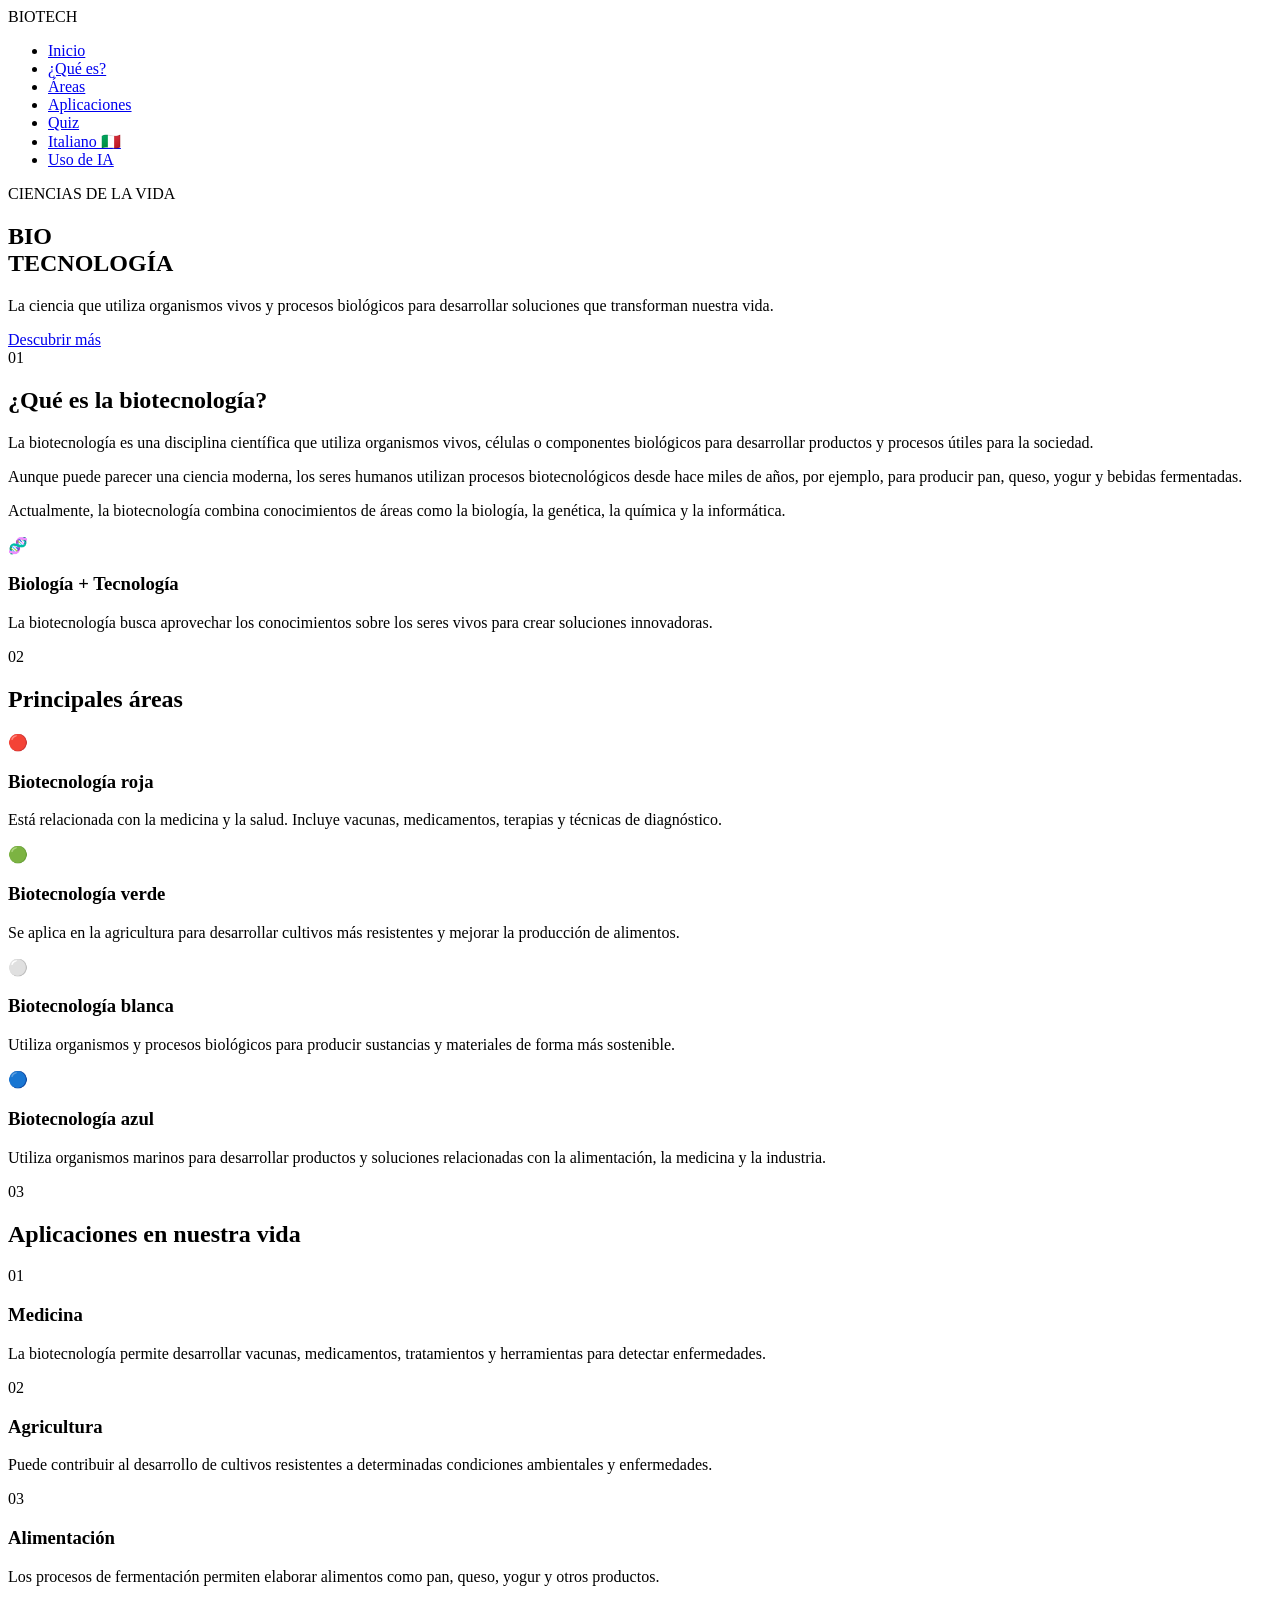
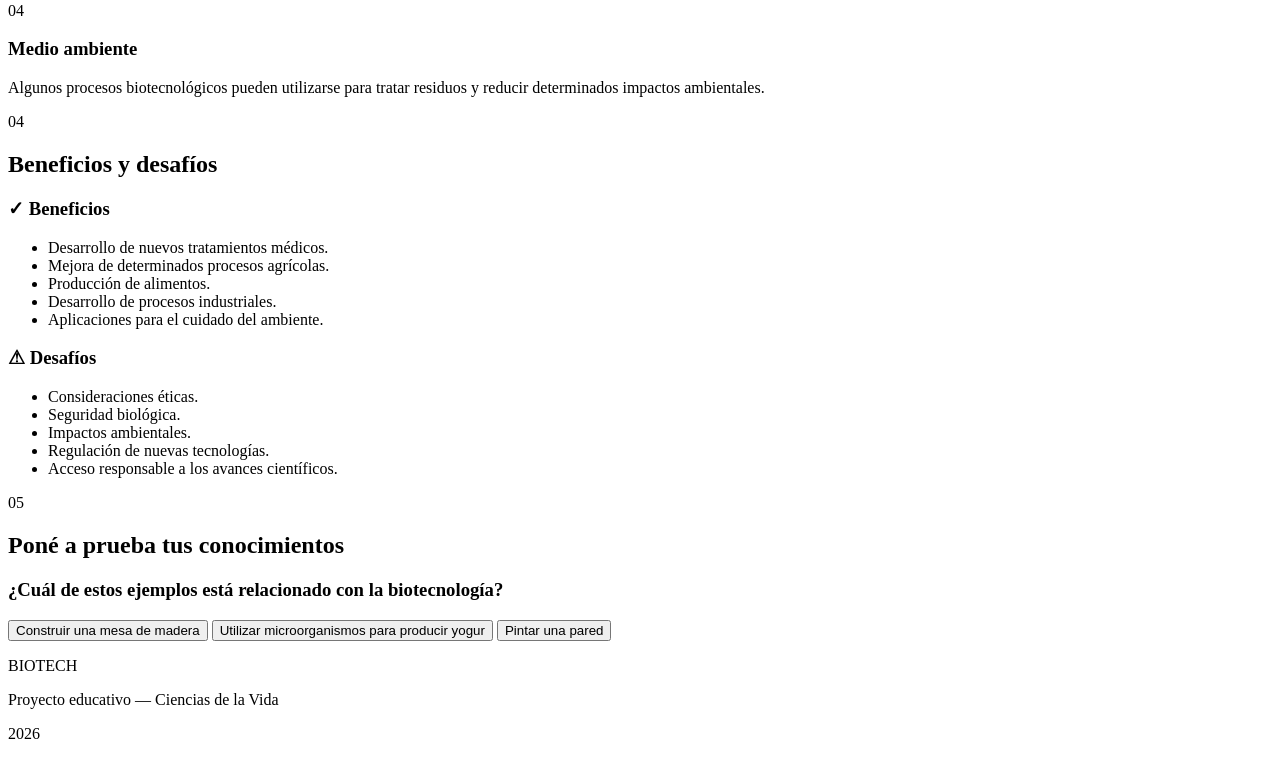
==== index.html @ b195f130 "Add files via upload" ====
<!DOCTYPE html>
<html lang="es">

<head>
    <meta charset="UTF-8">
    <meta name="viewport" content="width=device-width, initial-scale=1.0">

    <title>Biotecnología | Ciencia que transforma</title>

    <link rel="stylesheet" href="css-nuevo/estilos.css">
</head>
<body>

    <!-- =========================
         MENÚ DE NAVEGACIÓN
    ========================== -->

    <header>

        <nav class="navbar">

            <div class="logo">
                BIO<span>TECH</span>
            </div>

            <ul class="menu">

                <li>
                    <a href="index.html">Inicio</a>
                </li>

                <li>
                    <a href="#que-es">¿Qué es?</a>
                </li>

                <li>
                    <a href="#areas">Áreas</a>
                </li>

                <li>
                    <a href="#aplicaciones">Aplicaciones</a>
                </li>

                <li>
                    <a href="#quiz">Quiz</a>
                </li>

                <li>
                    <a href="italiano.html">Italiano 🇮🇹</a>
                </li>

                <li>
                    <a href="declaracion.html">Uso de IA</a>
                </li>

            </ul>

        </nav>

    </header>


    <!-- =========================
         PORTADA
    ========================== -->

    <section class="hero">

        <div class="hero-contenido">

            <p class="etiqueta">
                CIENCIAS DE LA VIDA
            </p>

            <h1>
                BIO<br>
                TECNOLOGÍA
            </h1>

            <p class="subtitulo">
                La ciencia que utiliza organismos vivos y
                procesos biológicos para desarrollar soluciones
                que transforman nuestra vida.
            </p>

            <a href="#que-es" class="boton">
                Descubrir más
            </a>

        </div>

    </section>


    <!-- =========================
         ¿QUÉ ES?
    ========================== -->

    <section id="que-es" class="seccion">

        <div class="titulo-seccion">

            <span>01</span>

            <h2>
                ¿Qué es la biotecnología?
            </h2>

        </div>


        <div class="contenido-dos-columnas">

            <div>

                <p>
                    La biotecnología es una disciplina científica
                    que utiliza organismos vivos, células o componentes
                    biológicos para desarrollar productos y procesos
                    útiles para la sociedad.
                </p>

                <p>
                    Aunque puede parecer una ciencia moderna,
                    los seres humanos utilizan procesos biotecnológicos
                    desde hace miles de años, por ejemplo, para producir
                    pan, queso, yogur y bebidas fermentadas.
                </p>

                <p>
                    Actualmente, la biotecnología combina conocimientos
                    de áreas como la biología, la genética, la química
                    y la informática.
                </p>

            </div>


            <div class="tarjeta-destacada">

                <div class="icono-grande">
                    🧬
                </div>

                <h3>
                    Biología + Tecnología
                </h3>

                <p>
                    La biotecnología busca aprovechar los conocimientos
                    sobre los seres vivos para crear soluciones
                    innovadoras.
                </p>

            </div>

        </div>

    </section>


    <!-- =========================
         ÁREAS
    ========================== -->

    <section id="areas" class="seccion seccion-oscura">

        <div class="titulo-seccion">

            <span>02</span>

            <h2>
                Principales áreas
            </h2>

        </div>


        <div class="tarjetas">

            <article class="tarjeta">

                <div class="icono">
                    🔴
                </div>

                <h3>
                    Biotecnología roja
                </h3>

                <p>
                    Está relacionada con la medicina y la salud.
                    Incluye vacunas, medicamentos, terapias y
                    técnicas de diagnóstico.
                </p>

            </article>


            <article class="tarjeta">

                <div class="icono">
                    🟢
                </div>

                <h3>
                    Biotecnología verde
                </h3>

                <p>
                    Se aplica en la agricultura para desarrollar
                    cultivos más resistentes y mejorar la producción
                    de alimentos.
                </p>

            </article>


            <article class="tarjeta">

                <div class="icono">
                    ⚪
                </div>

                <h3>
                    Biotecnología blanca
                </h3>

                <p>
                    Utiliza organismos y procesos biológicos
                    para producir sustancias y materiales
                    de forma más sostenible.
                </p>

            </article>


            <article class="tarjeta">

                <div class="icono">
                    🔵
                </div>

                <h3>
                    Biotecnología azul
                </h3>

                <p>
                    Utiliza organismos marinos para desarrollar
                    productos y soluciones relacionadas con
                    la alimentación, la medicina y la industria.
                </p>

            </article>

        </div>

    </section>


    <!-- =========================
         APLICACIONES
    ========================== -->

    <section id="aplicaciones" class="seccion">

        <div class="titulo-seccion">

            <span>03</span>

            <h2>
                Aplicaciones en nuestra vida
            </h2>

        </div>


        <div class="aplicaciones">

            <div class="aplicacion">

                <span>01</span>

                <div>

                    <h3>
                        Medicina
                    </h3>

                    <p>
                        La biotecnología permite desarrollar vacunas,
                        medicamentos, tratamientos y herramientas para
                        detectar enfermedades.
                    </p>

                </div>

            </div>


            <div class="aplicacion">

                <span>02</span>

                <div>

                    <h3>
                        Agricultura
                    </h3>

                    <p>
                        Puede contribuir al desarrollo de cultivos
                        resistentes a determinadas condiciones
                        ambientales y enfermedades.
                    </p>

                </div>

            </div>


            <div class="aplicacion">

                <span>03</span>

                <div>

                    <h3>
                        Alimentación
                    </h3>

                    <p>
                        Los procesos de fermentación permiten elaborar
                        alimentos como pan, queso, yogur y otros productos.
                    </p>

                </div>

            </div>


            <div class="aplicacion">

                <span>04</span>

                <div>

                    <h3>
                        Medio ambiente
                    </h3>

                    <p>
                        Algunos procesos biotecnológicos pueden utilizarse
                        para tratar residuos y reducir determinados impactos
                        ambientales.
                    </p>

                </div>

            </div>

        </div>

    </section>


    <!-- =========================
         VENTAJAS Y DESAFÍOS
    ========================== -->

    <section class="seccion">

        <div class="titulo-seccion">

            <span>04</span>

            <h2>
                Beneficios y desafíos
            </h2>

        </div>


        <div class="comparacion">

            <div class="ventaja">

                <h3>
                    ✓ Beneficios
                </h3>

                <ul>

                    <li>
                        Desarrollo de nuevos tratamientos médicos.
                    </li>

                    <li>
                        Mejora de determinados procesos agrícolas.
                    </li>

                    <li>
                        Producción de alimentos.
                    </li>

                    <li>
                        Desarrollo de procesos industriales.
                    </li>

                    <li>
                        Aplicaciones para el cuidado del ambiente.
                    </li>

                </ul>

            </div>


            <div class="desafio">

                <h3>
                    ⚠ Desafíos
                </h3>

                <ul>

                    <li>
                        Consideraciones éticas.
                    </li>

                    <li>
                        Seguridad biológica.
                    </li>

                    <li>
                        Impactos ambientales.
                    </li>

                    <li>
                        Regulación de nuevas tecnologías.
                    </li>

                    <li>
                        Acceso responsable a los avances científicos.
                    </li>

                </ul>

            </div>

        </div>

    </section>


    <!-- =========================
         QUIZ
    ========================== -->

    <section id="quiz" class="seccion quiz">

        <div class="titulo-seccion">

            <span>05</span>

            <h2>
                Poné a prueba tus conocimientos
            </h2>

        </div>


        <div class="quiz-caja">

            <h3>
                ¿Cuál de estos ejemplos está relacionado
                con la biotecnología?
            </h3>


            <button onclick="respuesta(false)">
                Construir una mesa de madera
            </button>


            <button onclick="respuesta(true)">
                Utilizar microorganismos para producir yogur
            </button>


            <button onclick="respuesta(false)">
                Pintar una pared
            </button>


            <p id="resultado"></p>

        </div>

    </section>


    <!-- =========================
         FOOTER
    ========================== -->

    <footer>

        <div class="logo">
            BIO<span>TECH</span>
        </div>

        <p>
            Proyecto educativo — Ciencias de la Vida
        </p>

        <p>
            2026
        </p>

    </footer>


    <script src="js/script.js"></script>

</body>

</html>
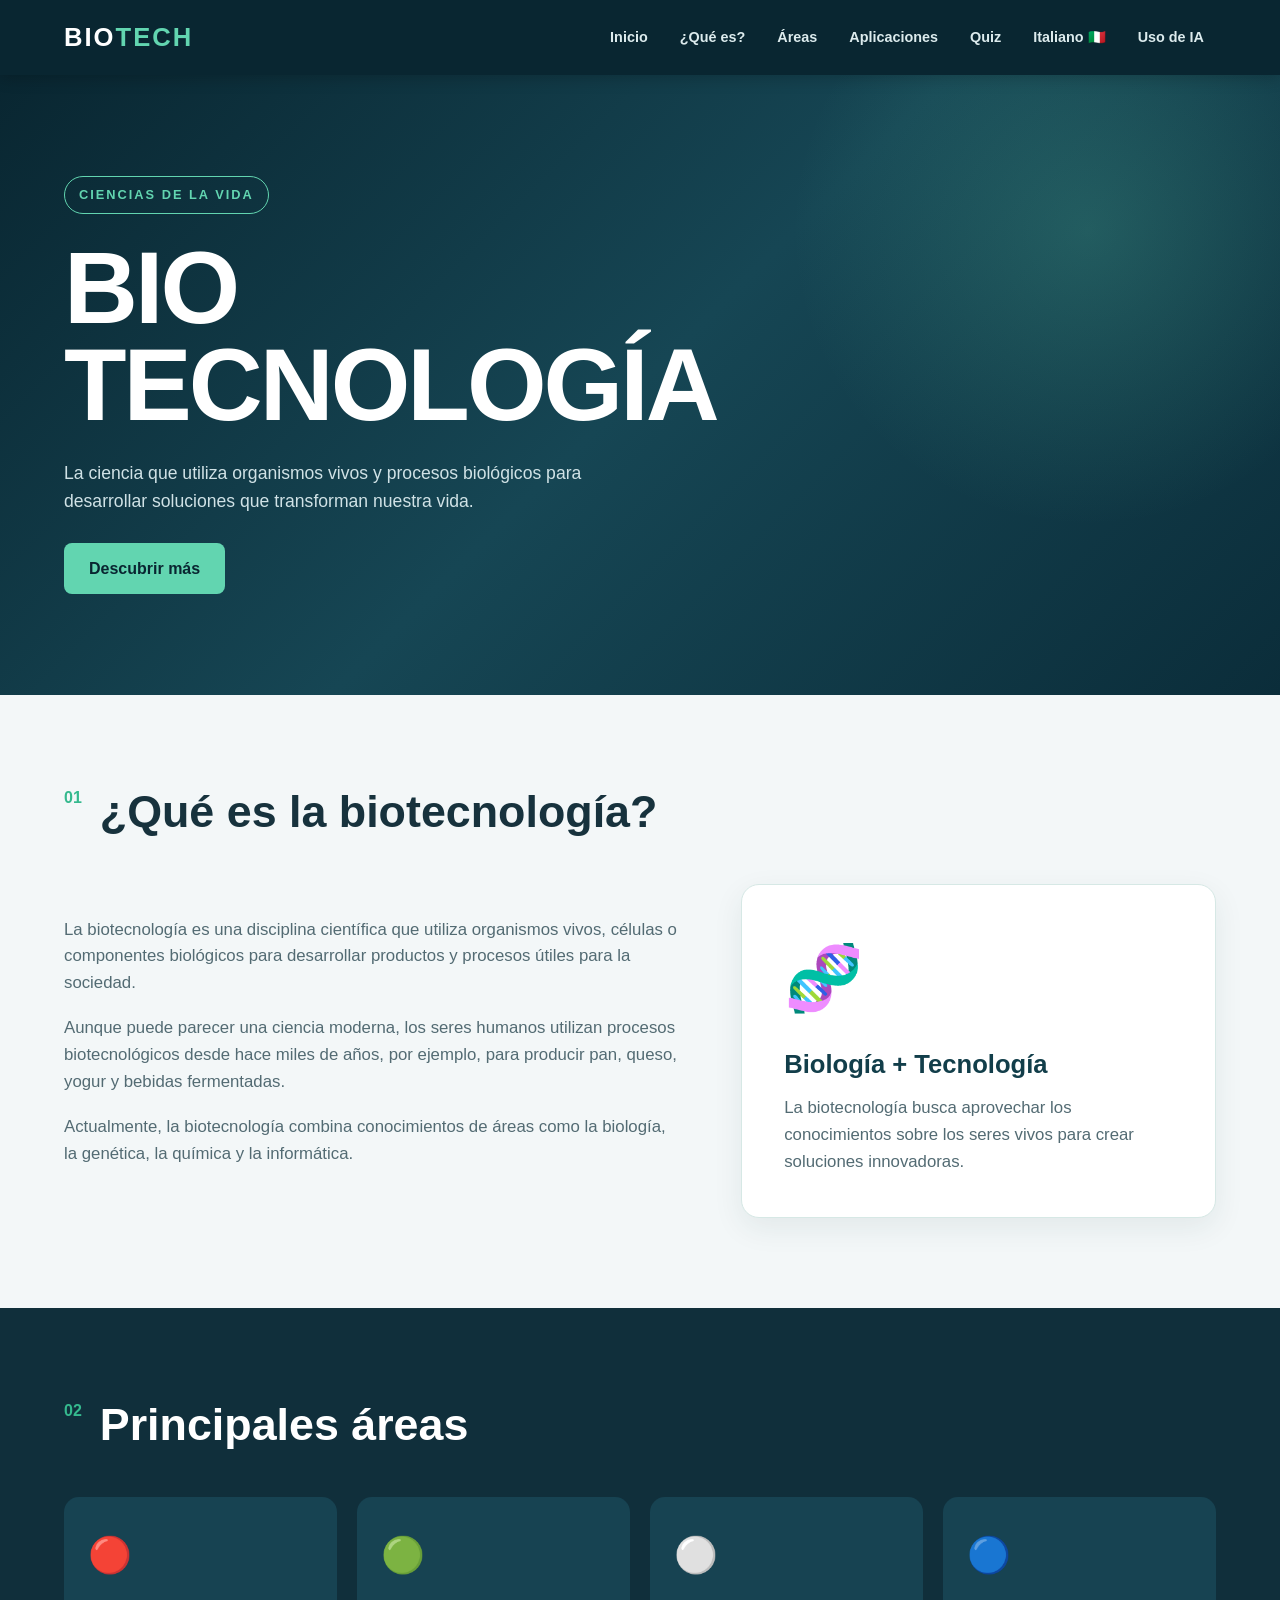
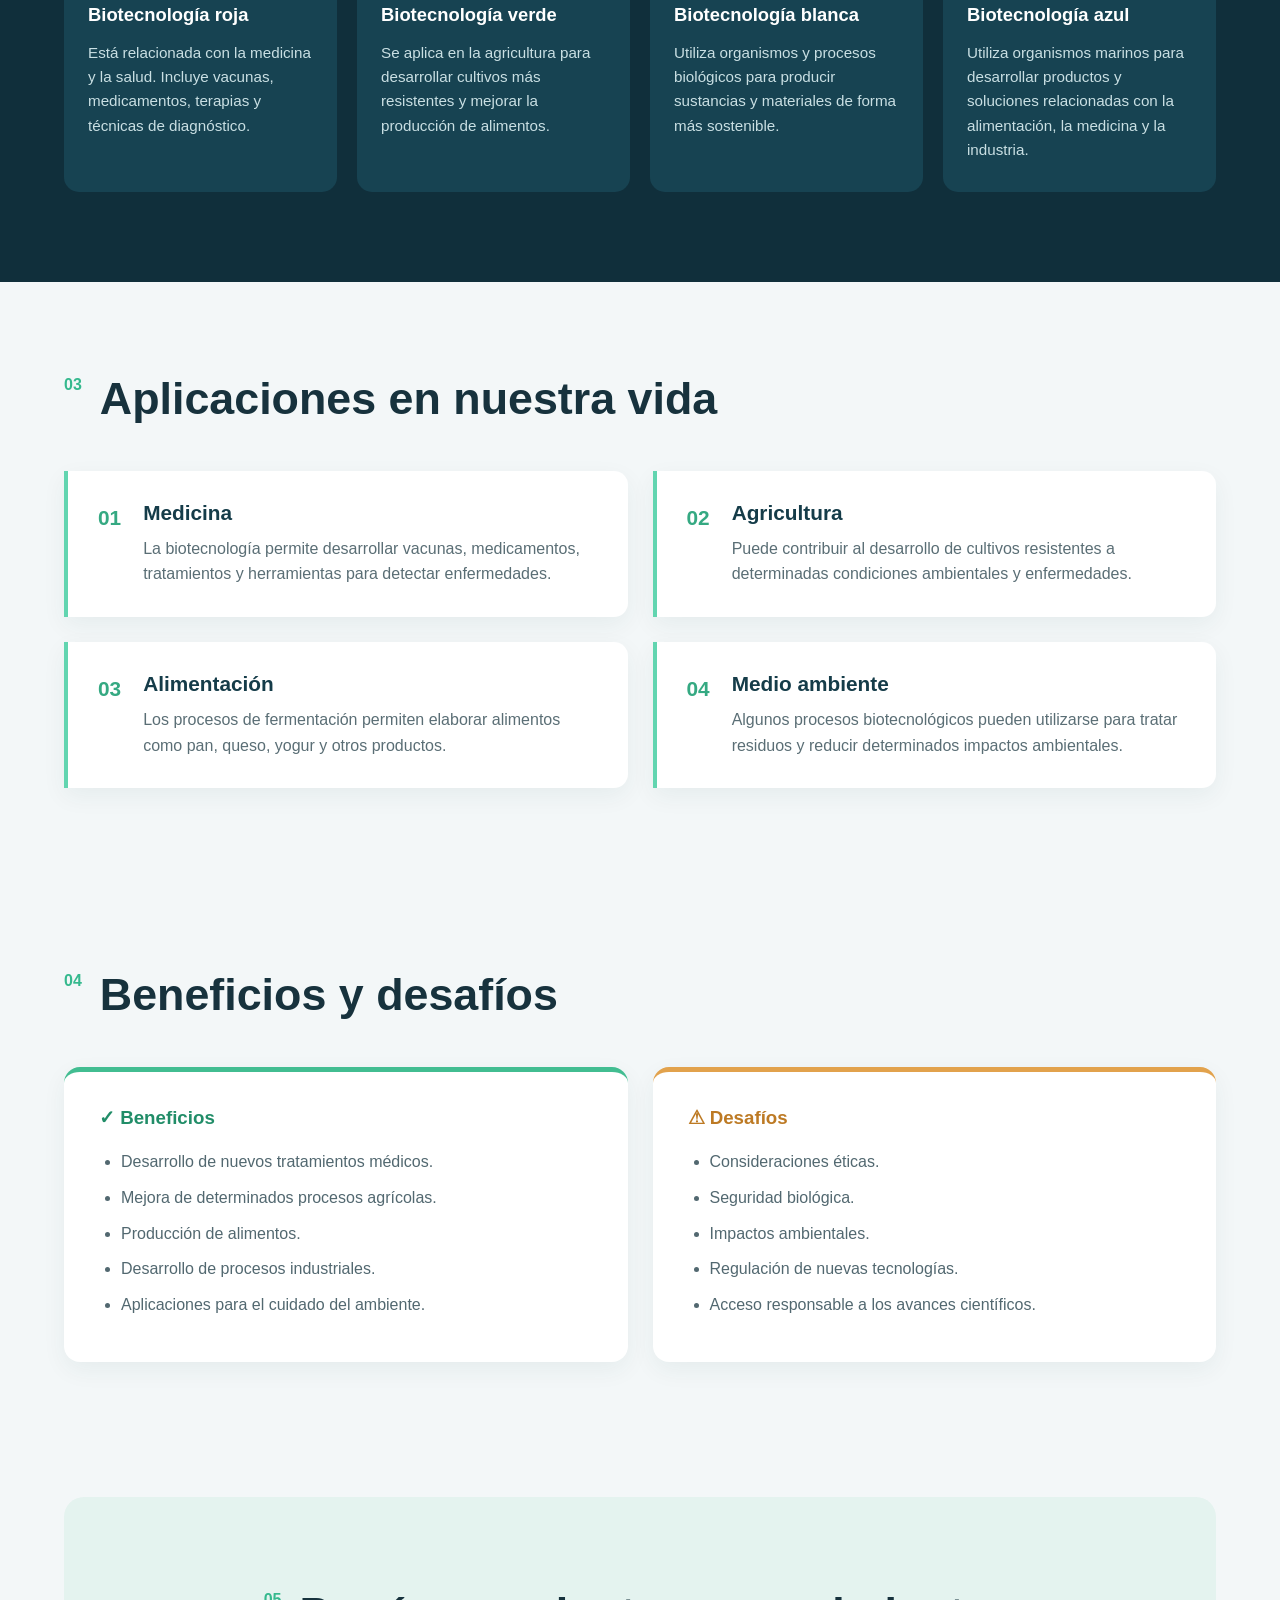
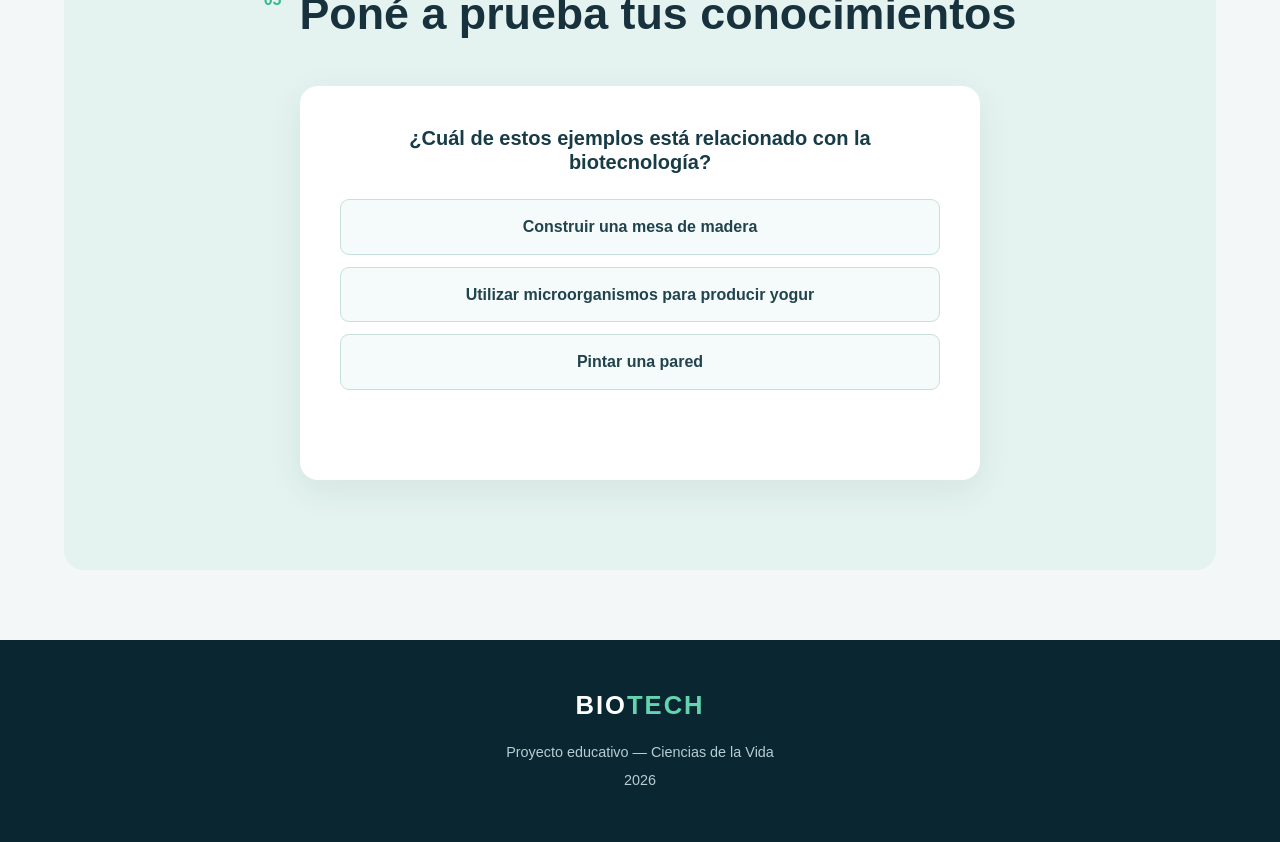
==== commit dc04ead2: "Update index.html" ====
--- a/index.html
+++ b/index.html
@@ -7,8 +7,7 @@
 
     <title>Biotecnología | Ciencia que transforma</title>
 
-    <link rel="stylesheet" href="css-nuevo/estilos.css">
-</head>
+<link rel="stylesheet" href="estilos.css"></head>
 <body>
 
     <!-- =========================
@@ -525,4 +524,4 @@
 
 </body>
 
-</html>+</html>
--- a/estilos.css
+++ b/estilos.css
@@ -0,0 +1,537 @@
+
+/* =========================
+   ESTILOS GENERALES
+========================= */
+
+* {
+    margin: 0;
+    padding: 0;
+    box-sizing: border-box;
+}
+
+html {
+    scroll-behavior: smooth;
+    scroll-padding-top: 90px;
+}
+
+body {
+    font-family: Arial, sans-serif;
+    background-color: #f3f7f8;
+    color: #17323d;
+    line-height: 1.6;
+}
+
+a {
+    text-decoration: none;
+}
+
+p {
+    margin-bottom: 18px;
+}
+
+h1,
+h2,
+h3 {
+    line-height: 1.2;
+}
+
+/* =========================
+   MENÚ
+========================= */
+
+header {
+    position: sticky;
+    top: 0;
+    z-index: 1000;
+    background-color: #092631;
+    box-shadow: 0 3px 15px rgba(0, 0, 0, 0.2);
+}
+
+.navbar {
+    width: 90%;
+    max-width: 1180px;
+    min-height: 75px;
+    margin: auto;
+    display: flex;
+    align-items: center;
+    justify-content: space-between;
+    gap: 25px;
+}
+
+.logo {
+    color: white;
+    font-size: 1.6rem;
+    font-weight: bold;
+    letter-spacing: 2px;
+}
+
+.logo span {
+    color: #62d5b0;
+}
+
+.menu {
+    display: flex;
+    justify-content: center;
+    align-items: center;
+    flex-wrap: wrap;
+    gap: 8px;
+    list-style: none;
+}
+
+.menu a {
+    display: block;
+    padding: 8px 12px;
+    border-radius: 7px;
+    color: #dcebed;
+    font-size: 0.9rem;
+    font-weight: bold;
+    transition: 0.3s;
+}
+
+.menu a:hover {
+    background-color: #1e4b5a;
+    color: #6de3bd;
+}
+
+/* =========================
+   PORTADA
+========================= */
+
+.hero {
+    min-height: 620px;
+    display: flex;
+    align-items: center;
+    background:
+        radial-gradient(circle at 85% 25%, rgba(98, 213, 176, 0.2), transparent 25%),
+        linear-gradient(135deg, #092631, #164654, #0b2d3a);
+}
+
+.hero-contenido {
+    width: 90%;
+    max-width: 1180px;
+    margin: auto;
+    padding: 90px 0;
+}
+
+.etiqueta {
+    display: inline-block;
+    margin-bottom: 25px;
+    padding: 8px 14px;
+    border: 1px solid #62d5b0;
+    border-radius: 30px;
+    color: #62d5b0;
+    font-size: 0.8rem;
+    font-weight: bold;
+    letter-spacing: 2px;
+}
+
+.hero h1 {
+    margin-bottom: 25px;
+    color: white;
+    font-size: clamp(3.5rem, 8vw, 7rem);
+    letter-spacing: -3px;
+    line-height: 0.95;
+}
+
+.subtitulo {
+    max-width: 600px;
+    color: #d0e2e6;
+    font-size: 1.1rem;
+}
+
+.boton {
+    display: inline-block;
+    margin-top: 10px;
+    padding: 13px 25px;
+    border-radius: 8px;
+    background-color: #62d5b0;
+    color: #092631;
+    font-weight: bold;
+    transition: 0.3s;
+}
+
+.boton:hover {
+    background-color: #9af0d5;
+    transform: translateY(-3px);
+}
+
+/* =========================
+   SECCIONES
+========================= */
+
+.seccion {
+    width: 90%;
+    max-width: 1180px;
+    margin: auto;
+    padding: 90px 0;
+}
+
+.seccion-oscura {
+    width: 100%;
+    max-width: none;
+    padding-left: 5%;
+    padding-right: 5%;
+    background-color: #102f3b;
+    color: #dcebed;
+}
+
+.titulo-seccion {
+    display: flex;
+    align-items: flex-start;
+    gap: 18px;
+    margin-bottom: 45px;
+}
+
+.titulo-seccion span {
+    color: #35b98e;
+    font-weight: bold;
+    font-size: 1rem;
+}
+
+.titulo-seccion h2 {
+    color: #17323d;
+    font-size: clamp(1.8rem, 4vw, 2.8rem);
+}
+
+.seccion-oscura .titulo-seccion h2 {
+    color: white;
+}
+
+/* =========================
+   ¿QUÉ ES?
+========================= */
+
+.contenido-dos-columnas {
+    display: grid;
+    grid-template-columns: 1.3fr 1fr;
+    align-items: center;
+    gap: 60px;
+}
+
+.contenido-dos-columnas p {
+    color: #536b73;
+    font-size: 1.05rem;
+}
+
+.tarjeta-destacada {
+    padding: 42px;
+    border: 1px solid #d6e8e5;
+    border-radius: 18px;
+    background-color: white;
+    box-shadow: 0 10px 30px rgba(20, 60, 70, 0.08);
+}
+
+.icono-grande {
+    margin-bottom: 20px;
+    font-size: 4rem;
+}
+
+.tarjeta-destacada h3 {
+    margin-bottom: 15px;
+    color: #123e4a;
+    font-size: 1.6rem;
+}
+
+.tarjeta-destacada p {
+    margin-bottom: 0;
+}
+
+/* =========================
+   ÁREAS
+========================= */
+
+.tarjetas {
+    display: grid;
+    grid-template-columns: repeat(4, 1fr);
+    gap: 20px;
+}
+
+.tarjeta {
+    padding: 30px 24px;
+    border-radius: 15px;
+    background-color: #174352;
+    transition: 0.3s;
+}
+
+.tarjeta:hover {
+    background-color: #22596a;
+    transform: translateY(-6px);
+}
+
+.icono {
+    margin-bottom: 20px;
+    font-size: 2.2rem;
+}
+
+.tarjeta h3 {
+    margin-bottom: 15px;
+    color: white;
+    font-size: 1.15rem;
+}
+
+.tarjeta p {
+    margin-bottom: 0;
+    color: #c9dfe3;
+    font-size: 0.95rem;
+}
+
+/* =========================
+   APLICACIONES
+========================= */
+
+.aplicaciones {
+    display: grid;
+    grid-template-columns: repeat(2, 1fr);
+    gap: 25px;
+}
+
+.aplicacion {
+    display: flex;
+    align-items: flex-start;
+    gap: 22px;
+    padding: 30px;
+    border-left: 4px solid #62d5b0;
+    border-radius: 0 14px 14px 0;
+    background-color: white;
+    box-shadow: 0 8px 25px rgba(20, 60, 70, 0.06);
+    transition: 0.3s;
+}
+
+.aplicacion:hover {
+    transform: translateY(-4px);
+}
+
+.aplicacion > span {
+    color: #35a982;
+    font-size: 1.3rem;
+    font-weight: bold;
+}
+
+.aplicacion h3 {
+    margin-bottom: 10px;
+    color: #153c49;
+    font-size: 1.3rem;
+}
+
+.aplicacion p {
+    margin-bottom: 0;
+    color: #5a6e75;
+}
+
+/* =========================
+   BENEFICIOS Y DESAFÍOS
+========================= */
+
+.comparacion {
+    display: grid;
+    grid-template-columns: repeat(2, 1fr);
+    gap: 25px;
+}
+
+.ventaja,
+.desafio {
+    padding: 35px;
+    border-radius: 16px;
+    background-color: white;
+    box-shadow: 0 8px 25px rgba(20, 60, 70, 0.06);
+}
+
+.ventaja {
+    border-top: 5px solid #42bd91;
+}
+
+.desafio {
+    border-top: 5px solid #e2a24c;
+}
+
+.ventaja h3 {
+    margin-bottom: 20px;
+    color: #218d68;
+}
+
+.desafio h3 {
+    margin-bottom: 20px;
+    color: #bd7a24;
+}
+
+.ventaja ul,
+.desafio ul {
+    padding-left: 22px;
+}
+
+.ventaja li,
+.desafio li {
+    margin-bottom: 10px;
+    color: #526870;
+}
+
+/* =========================
+   QUIZ
+========================= */
+
+.quiz {
+    text-align: center;
+    background-color: #e4f3ef;
+    border-radius: 20px;
+    margin-top: 45px;
+    margin-bottom: 70px;
+}
+
+.quiz .titulo-seccion {
+    justify-content: center;
+    text-align: left;
+}
+
+.quiz-caja {
+    max-width: 680px;
+    margin: auto;
+    padding: 40px;
+    border-radius: 18px;
+    background-color: white;
+    box-shadow: 0 10px 35px rgba(20, 60, 70, 0.08);
+}
+
+.quiz-caja h3 {
+    margin-bottom: 25px;
+    color: #173b47;
+    font-size: 1.25rem;
+}
+
+.quiz-caja button {
+    display: block;
+    width: 100%;
+    margin: 12px 0;
+    padding: 14px 18px;
+    border: 1px solid #c9dfdc;
+    border-radius: 9px;
+    background-color: #f5fbfa;
+    color: #21434d;
+    cursor: pointer;
+    font: inherit;
+    font-weight: bold;
+    transition: 0.3s;
+}
+
+.quiz-caja button:hover {
+    border-color: #42bd91;
+    background-color: #e0f5ed;
+}
+
+#resultado {
+    min-height: 28px;
+    margin-top: 22px;
+    margin-bottom: 0;
+    font-weight: bold;
+}
+
+/* =========================
+   PIE DE PÁGINA
+========================= */
+
+footer {
+    padding: 45px 20px;
+    text-align: center;
+    background-color: #092631;
+    color: #b7cdd2;
+}
+
+footer .logo {
+    margin-bottom: 15px;
+}
+
+footer p {
+    margin-bottom: 5px;
+    font-size: 0.9rem;
+}
+
+/* =========================
+   TABLETS
+========================= */
+
+@media (max-width: 950px) {
+    .navbar {
+        flex-direction: column;
+        padding: 20px 0;
+    }
+
+    .menu {
+        justify-content: center;
+    }
+
+    .contenido-dos-columnas {
+        grid-template-columns: 1fr;
+        gap: 35px;
+    }
+
+    .tarjetas {
+        grid-template-columns: repeat(2, 1fr);
+    }
+}
+
+/* =========================
+   CELULARES
+========================= */
+
+@media (max-width: 600px) {
+    .navbar {
+        gap: 15px;
+    }
+
+    .menu {
+        gap: 3px;
+    }
+
+    .menu a {
+        padding: 7px 8px;
+        font-size: 0.78rem;
+    }
+
+    .hero {
+        min-height: 540px;
+    }
+
+    .hero-contenido {
+        padding: 65px 0;
+    }
+
+    .hero h1 {
+        font-size: 3.6rem;
+        letter-spacing: -2px;
+    }
+
+    .subtitulo {
+        font-size: 0.98rem;
+    }
+
+    .seccion {
+        padding: 65px 0;
+    }
+
+    .seccion-oscura {
+        padding-left: 5%;
+        padding-right: 5%;
+    }
+
+    .titulo-seccion {
+        gap: 12px;
+        margin-bottom: 30px;
+    }
+
+    .titulo-seccion h2 {
+        font-size: 1.8rem;
+    }
+
+    .tarjetas,
+    .aplicaciones,
+    .comparacion {
+        grid-template-columns: 1fr;
+    }
+
+    .tarjeta-destacada,
+    .quiz-caja,
+    .ventaja,
+    .desafio,
+    .aplicacion {
+        padding: 25px;
+    }
+}
